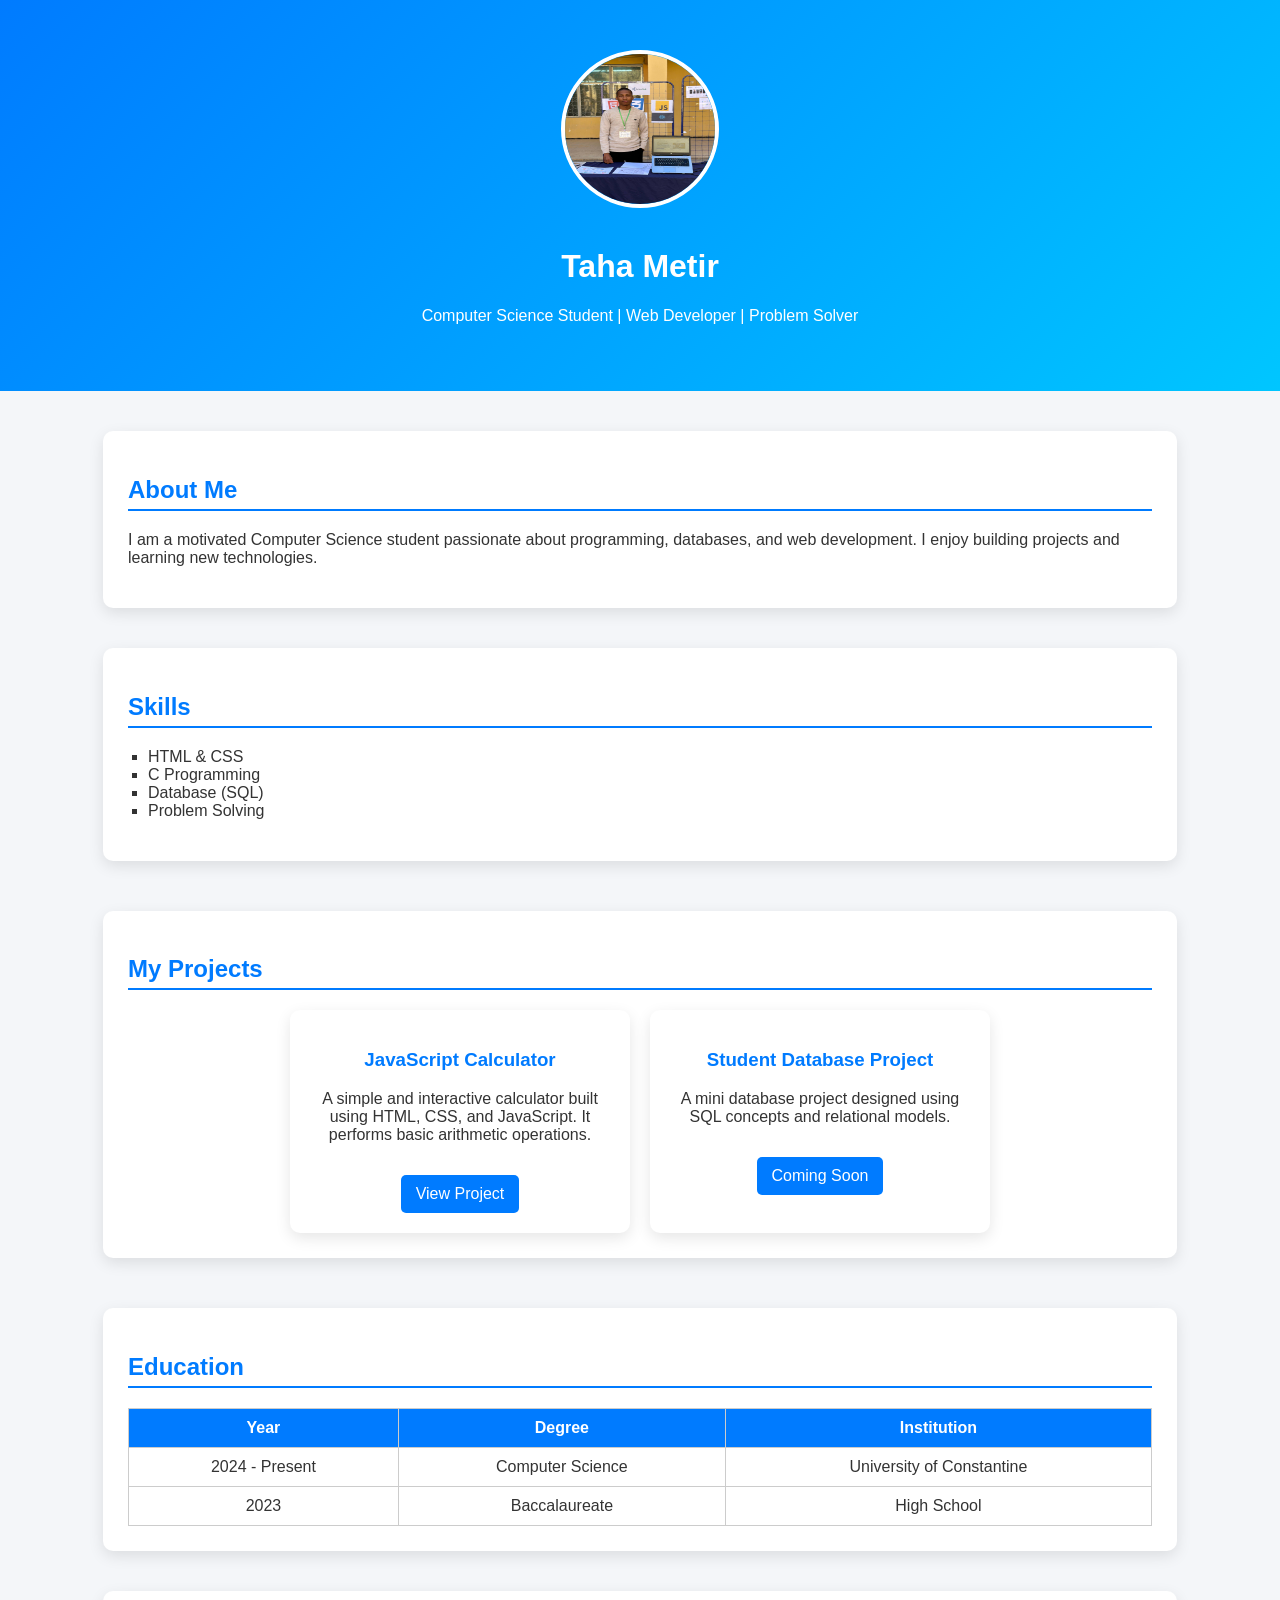
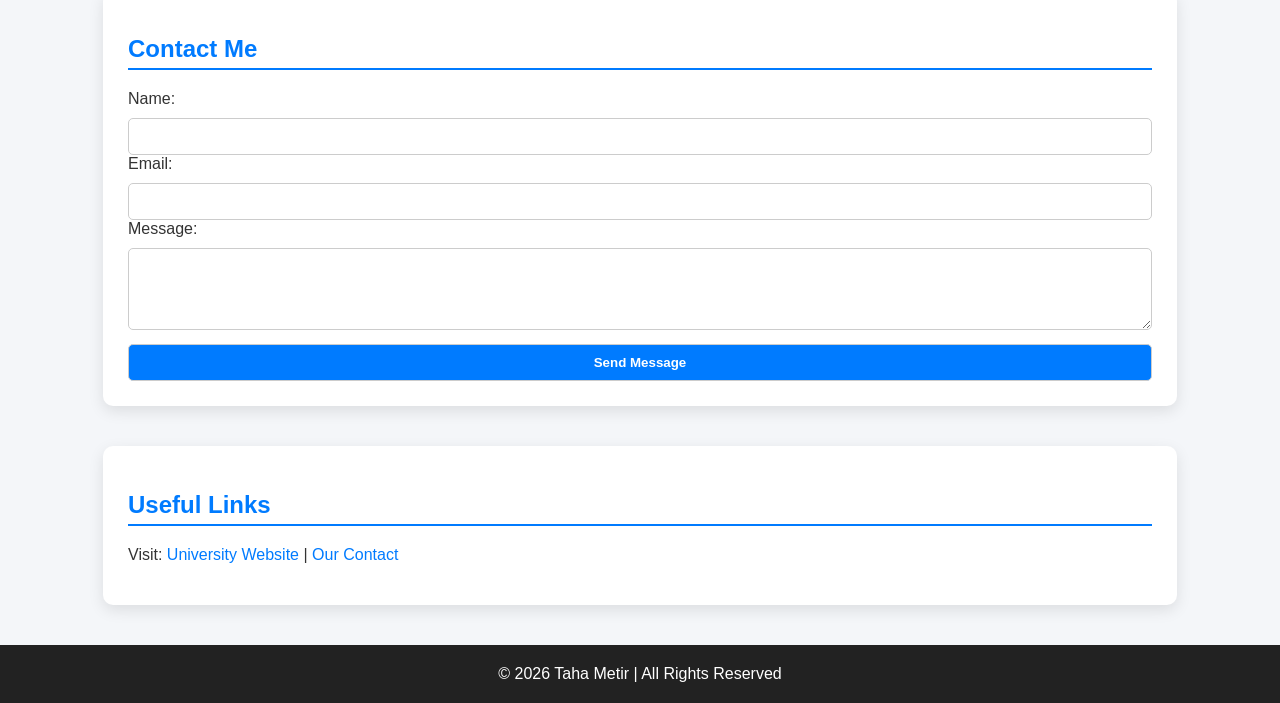
==== index.html @ 4967287a "Update and rename portfolio.html to index.html" ====
<!DOCTYPE html>
<html lang="en">
<head>
<meta charset="UTF-8">
<meta name="viewport" content="width=device-width, initial-scale=1.0">
<title>Taha Metir | Portfolio</title>


</head>

<body>

<header>
    <img src="photo_5850335221046251541_w.jpg" alt="Profile Photo">
    <h1>Taha Metir</h1>
    <p>Computer Science Student | Web Developer | Problem Solver</p>
</header>

<section>
    <h2>About Me</h2>
    <p>
        I am a motivated Computer Science student passionate about programming,
        databases, and web development. I enjoy building projects and learning new technologies.
    </p>
</section>

<section>
    <h2>Skills</h2>
    <ul>
        <li>HTML & CSS</li>
        <li>C Programming</li>
        <li>Database (SQL)</li>
        <li>Problem Solving</li>
    </ul>
</section>
<section id="projects">
    <h2>My Projects</h2>

    <div class="projects-container">

        <div class="project-card">
            <h3>JavaScript Calculator</h3>
            <p>
                A simple and interactive calculator built using HTML, CSS, and JavaScript.
                It performs basic arithmetic operations.
            </p>
            <a href="projec.html" class="btn">View Project</a>
        </div>

        <div class="project-card">
            <h3>Student Database Project</h3>
            <p>
                A mini database project designed using SQL concepts and relational models.
            </p>
            <a href="#" class="btn">Coming Soon</a>
        </div>

    </div>
</section>
<section>
    <h2>Education</h2>
    <table>
        <tr>
            <th>Year</th>
            <th>Degree</th>
            <th>Institution</th>
        </tr>
        <tr>
            <td>2024 - Present</td>
            <td>Computer Science</td>
            <td>University of Constantine</td>
        </tr>
        <tr>
            <td>2023</td>
            <td>Baccalaureate</td>
            <td>High School</td>
        </tr>
    </table>
</section>

<section>
    <h2>Contact Me</h2>
    <form>
        <label>Name:</label>
        <input type="text" required>

        <label>Email:</label>
        <input type="email" required>

        <label>Message:</label>
        <textarea rows="4" required></textarea>

        <input type="submit" value="Send Message">
    </form>
</section>

<section>
    <h2>Useful Links</h2>
    <p>
        Visit:
        <a href="https://univ-biskra.dz/index.php/ar/" target="_blank">University Website</a>
        |
        <a href="https://linktr.ee/t1mtr9" target="_blank">Our Contact</a>
    </p>
</section>

<footer>
    © 2026 Taha Metir | All Rights Reserved
</footer>
<link rel="stylesheet" href="portf.css">
</body>

</html>
---- portf.css ----
body {
    margin: 0;
    font-family: 'Segoe UI', sans-serif;
    background-color: #f4f6f9;
    color: #333;
}

header {
    background: linear-gradient(135deg, #007BFF, #00c6ff);
    color: white;
    text-align: center;
    padding: 50px 20px;
}

header img {
    width: 150px;
    height: 150px;
    border-radius: 50%;
    border: 4px solid white;
    margin-bottom: 15px;
}

section {
    width: 80%;
    margin: 40px auto;
    background: white;
    padding: 25px;
    border-radius: 10px;
    box-shadow: 0 5px 15px rgba(0,0,0,0.1);
}

h2 {
    color: #007BFF;
    border-bottom: 2px solid #007BFF;
    padding-bottom: 5px;
}

ul {
    list-style-type: square;
    padding-left: 20px;
}

table {
    width: 100%;
    border-collapse: collapse;
    margin-top: 15px;
}

table, th, td {
    border: 1px solid #ccc;
}

th {
    background-color: #007BFF;
    color: white;
    padding: 10px;
}

td {
    padding: 10px;
    text-align: center;
}

form {
    margin-top: 15px;
}

input, textarea {
    width: 100%;
    padding: 10px;
    margin-top: 10px;
    border-radius: 5px;
    border: 1px solid #ccc;
    box-sizing: border-box;
}

input[type="submit"] {
    background-color: #007BFF;
    color: white;
    font-weight: bold;
    cursor: pointer;
    transition: 0.3s;
}

input[type="submit"]:hover {
    background-color: #0056b3;
}

footer {
    text-align: center;
    padding: 20px;
    background-color: #222;
    color: white;
    margin-top: 40px;
}

a {
    color: #007BFF;
    text-decoration: none;
}

a:hover {
    text-decoration: underline;
}

#projects {
    width: 80%;
    margin: 50px auto;
}

.projects-container {
    display: flex;
    gap: 20px;
    flex-wrap: wrap;
    justify-content: center;
}

.project-card {
    background: white;
    width: 300px;
    padding: 20px;
    border-radius: 10px;
    box-shadow: 0 5px 15px rgba(0,0,0,0.1);
    transition: 0.3s;
    text-align: center;
}

.project-card:hover {
    transform: translateY(-5px);
}

.project-card h3 {
    color: #007BFF;
}

.btn {
    display: inline-block;
    margin-top: 15px;
    padding: 10px 15px;
    background: #007BFF;
    color: white;
    text-decoration: none;
    border-radius: 5px;
    transition: 0.3s;
}

.btn:hover {
    background: #0056b3;
}
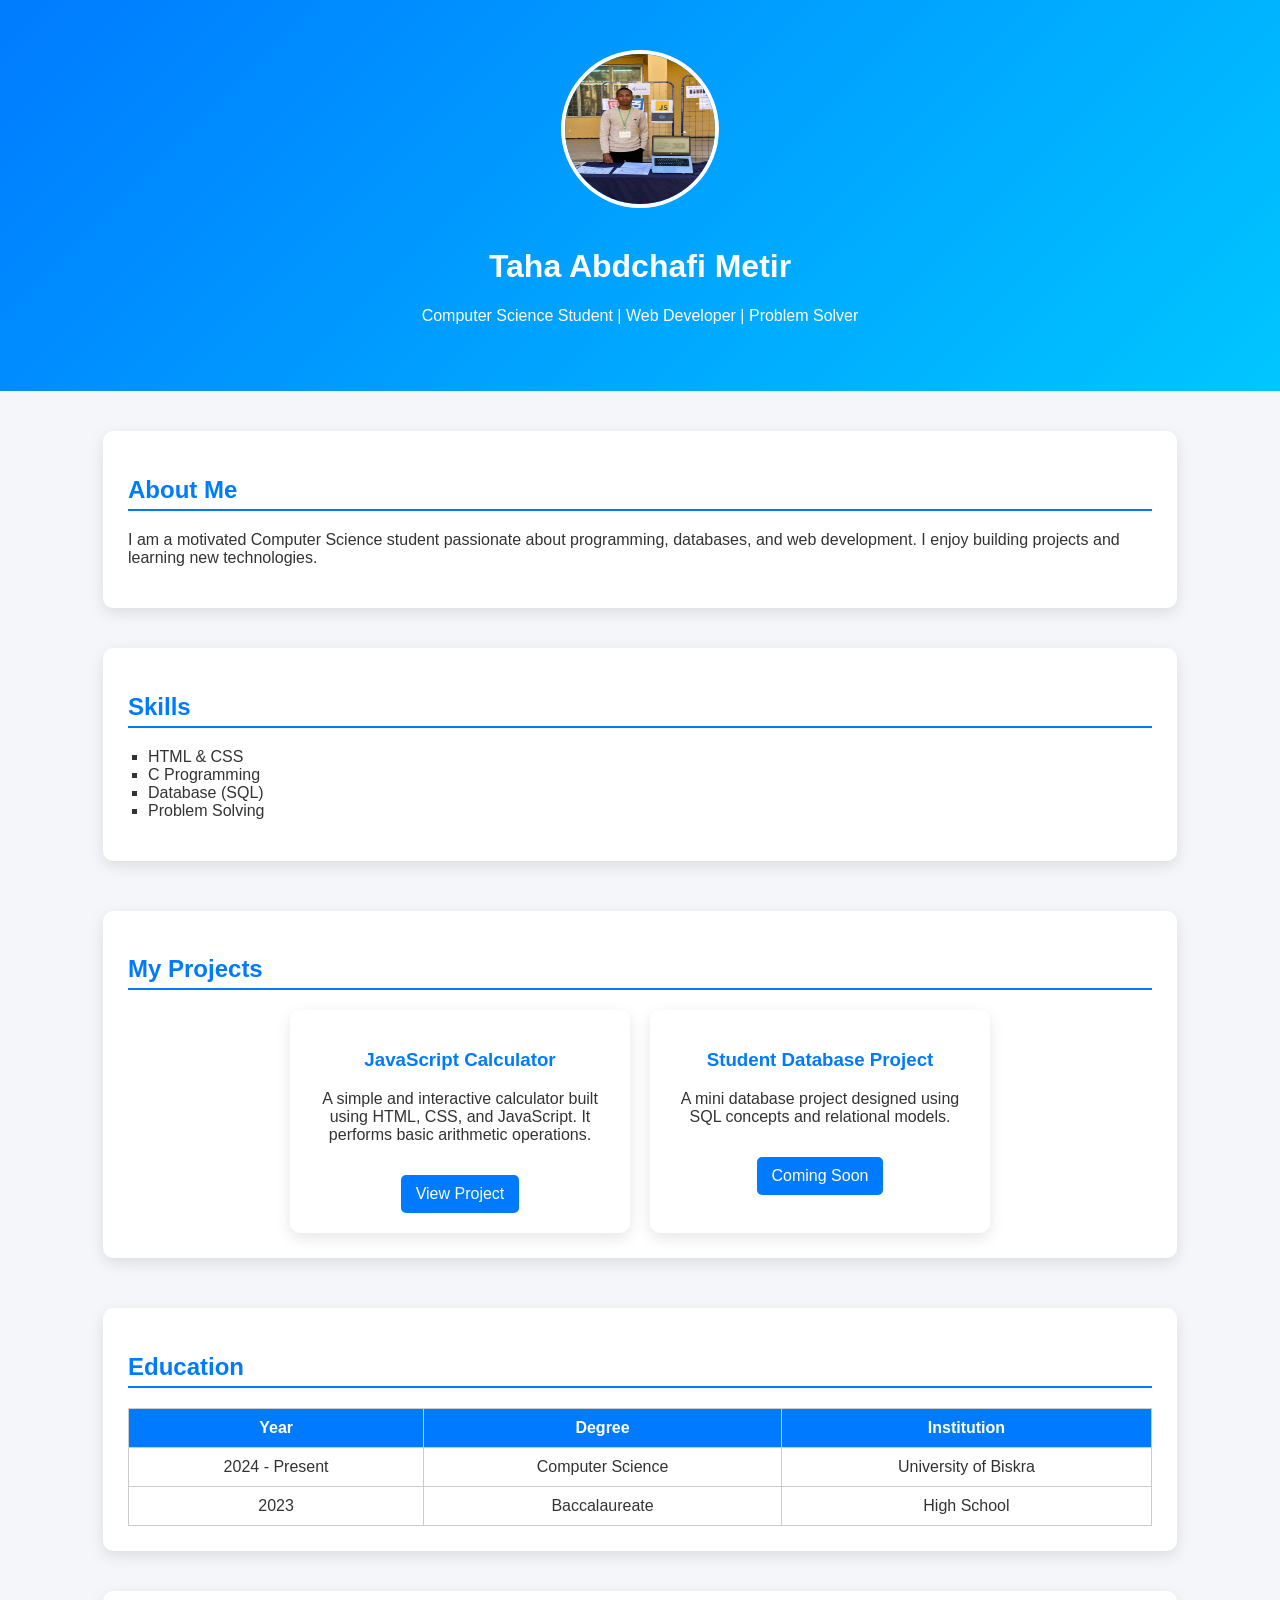
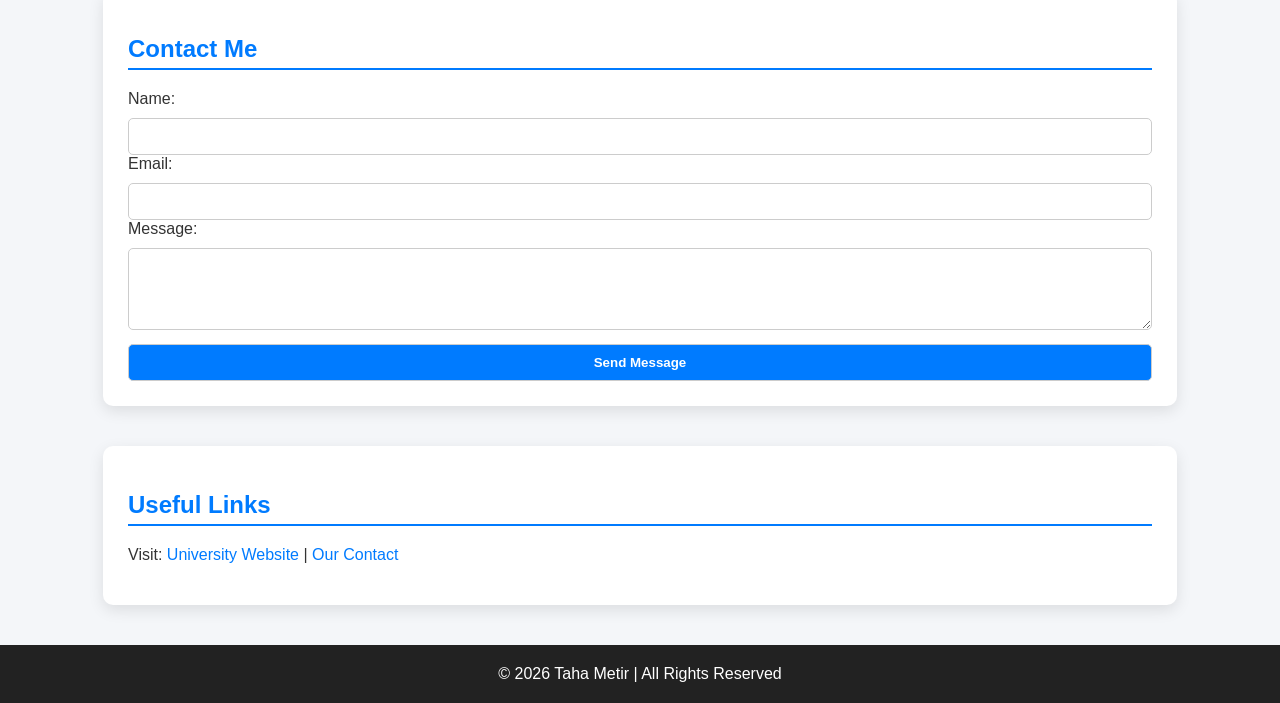
==== commit f847687f: "Modify header name and education institution Updated the name in the header and institution in the e" ====
--- a/index.html
+++ b/index.html
@@ -12,7 +12,7 @@
 
 <header>
     <img src="photo_5850335221046251541_w.jpg" alt="Profile Photo">
-    <h1>Taha Metir</h1>
+    <h1>Taha Abdchafi Metir</h1>
     <p>Computer Science Student | Web Developer | Problem Solver</p>
 </header>
 
@@ -68,7 +68,7 @@
         <tr>
             <td>2024 - Present</td>
             <td>Computer Science</td>
-            <td>University of Constantine</td>
+            <td>University of Biskra</td>
         </tr>
         <tr>
             <td>2023</td>
@@ -111,3 +111,4 @@
 </body>
 
 </html>
+
